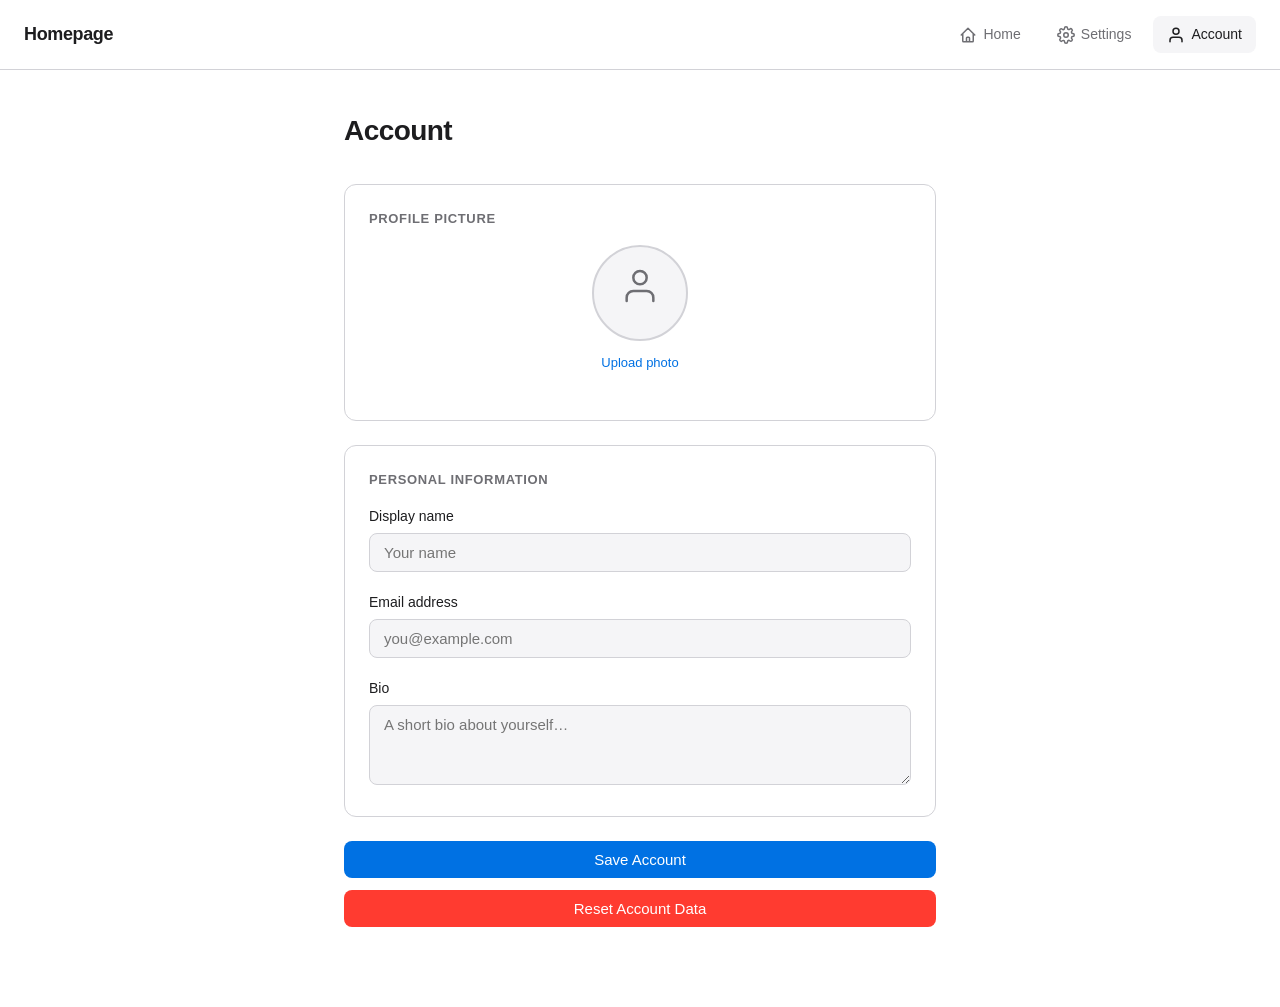
==== account.html @ 0e5a6356 "Add homepage with search bar, settings page, and account page - Homepage with time-based greeting, d" ====
<!DOCTYPE html>
<html lang="en">
<head>
  <meta charset="UTF-8" />
  <meta name="viewport" content="width=device-width, initial-scale=1.0" />
  <title>Account</title>
  <link rel="stylesheet" href="css/style.css" />
</head>
<body>

  <!-- Navigation -->
  <nav class="nav">
    <a href="index.html" class="nav-brand">Homepage</a>
    <div class="nav-links">
      <a href="index.html" class="nav-link" title="Home">
        <svg viewBox="0 0 24 24" fill="none" stroke="currentColor" stroke-width="2" stroke-linecap="round" stroke-linejoin="round"><path d="M3 12l2-2m0 0l7-7 7 7M5 10v10a1 1 0 001 1h3m10-11l2 2m-2-2v10a1 1 0 01-1 1h-3m-4 0a1 1 0 01-1-1v-4a1 1 0 011-1h2a1 1 0 011 1v4a1 1 0 01-1 1h-2z"/></svg>
        <span>Home</span>
      </a>
      <a href="settings.html" class="nav-link" title="Settings">
        <svg viewBox="0 0 24 24" fill="none" stroke="currentColor" stroke-width="2" stroke-linecap="round" stroke-linejoin="round"><circle cx="12" cy="12" r="3"/><path d="M19.4 15a1.65 1.65 0 00.33 1.82l.06.06a2 2 0 01-2.83 2.83l-.06-.06a1.65 1.65 0 00-1.82-.33 1.65 1.65 0 00-1 1.51V21a2 2 0 01-4 0v-.09a1.65 1.65 0 00-1.08-1.51 1.65 1.65 0 00-1.82.33l-.06.06a2 2 0 01-2.83-2.83l.06-.06a1.65 1.65 0 00.33-1.82 1.65 1.65 0 00-1.51-1H3a2 2 0 010-4h.09a1.65 1.65 0 001.51-1.08 1.65 1.65 0 00-.33-1.82l-.06-.06a2 2 0 012.83-2.83l.06.06a1.65 1.65 0 001.82.33H9a1.65 1.65 0 001-1.51V3a2 2 0 014 0v.09a1.65 1.65 0 001.08 1.51 1.65 1.65 0 001.82-.33l.06-.06a2 2 0 012.83 2.83l-.06.06a1.65 1.65 0 00-.33 1.82V9a1.65 1.65 0 001.51 1H21a2 2 0 010 4h-.09a1.65 1.65 0 00-1.51 1.08z"/></svg>
        <span>Settings</span>
      </a>
      <a href="account.html" class="nav-link" title="Account">
        <svg viewBox="0 0 24 24" fill="none" stroke="currentColor" stroke-width="2" stroke-linecap="round" stroke-linejoin="round"><path d="M20 21v-2a4 4 0 00-4-4H8a4 4 0 00-4 4v2"/><circle cx="12" cy="7" r="4"/></svg>
        <span>Account</span>
      </a>
    </div>
  </nav>

  <!-- Account Content -->
  <main class="page">
    <h1 class="page-title">Account</h1>

    <!-- Profile Picture -->
    <div class="card">
      <h2 class="card-title">Profile Picture</h2>
      <div class="avatar-section">
        <div class="avatar">
          <img id="avatar-img" src="" alt="Profile picture" style="display:none" />
          <span id="avatar-placeholder" class="avatar-placeholder">
            <svg width="40" height="40" viewBox="0 0 24 24" fill="none" stroke="currentColor" stroke-width="1.5" stroke-linecap="round" stroke-linejoin="round"><path d="M20 21v-2a4 4 0 00-4-4H8a4 4 0 00-4 4v2"/><circle cx="12" cy="7" r="4"/></svg>
          </span>
        </div>
        <input type="file" id="avatar-input" accept="image/*" hidden />
        <span id="avatar-upload-btn" class="avatar-upload-btn">Upload photo</span>
      </div>
    </div>

    <!-- Personal Info -->
    <div class="card">
      <h2 class="card-title">Personal Information</h2>
      <div class="form-group">
        <label class="form-label" for="display-name">Display name</label>
        <input id="display-name" class="form-input" type="text" placeholder="Your name" />
      </div>
      <div class="form-group">
        <label class="form-label" for="email">Email address</label>
        <input id="email" class="form-input" type="email" placeholder="you@example.com" />
      </div>
      <div class="form-group">
        <label class="form-label" for="bio">Bio</label>
        <textarea id="bio" class="form-textarea" placeholder="A short bio about yourself…"></textarea>
      </div>
    </div>

    <button id="save-account" class="btn btn-primary btn-block" style="margin-bottom: 12px;">Save Account</button>
    <button id="reset-account" class="btn btn-danger btn-block">Reset Account Data</button>
  </main>

  <script src="js/app.js"></script>
</body>
</html>
---- css/style.css ----
/* ===== Reset & Base ===== */
*,
*::before,
*::after {
  margin: 0;
  padding: 0;
  box-sizing: border-box;
}

:root {
  --bg: #ffffff;
  --bg-secondary: #f5f5f7;
  --text: #1d1d1f;
  --text-secondary: #6e6e73;
  --accent: #0071e3;
  --accent-hover: #0077ed;
  --border: #d2d2d7;
  --card-bg: #ffffff;
  --input-bg: #f5f5f7;
  --shadow: 0 1px 3px rgba(0, 0, 0, 0.08);
  --shadow-lg: 0 4px 16px rgba(0, 0, 0, 0.1);
  --radius: 12px;
  --radius-sm: 8px;
  --transition: 0.2s ease;
  --font: -apple-system, BlinkMacSystemFont, "Segoe UI", Roboto, Helvetica, Arial, sans-serif;
}

[data-theme="dark"] {
  --bg: #1c1c1e;
  --bg-secondary: #2c2c2e;
  --text: #f5f5f7;
  --text-secondary: #98989d;
  --accent: #0a84ff;
  --accent-hover: #409cff;
  --border: #38383a;
  --card-bg: #2c2c2e;
  --input-bg: #3a3a3c;
  --shadow: 0 1px 3px rgba(0, 0, 0, 0.3);
  --shadow-lg: 0 4px 16px rgba(0, 0, 0, 0.4);
}

html {
  font-size: 16px;
}

body {
  font-family: var(--font);
  background: var(--bg);
  color: var(--text);
  line-height: 1.5;
  min-height: 100vh;
  transition: background var(--transition), color var(--transition);
}

a {
  color: var(--accent);
  text-decoration: none;
  transition: color var(--transition);
}

a:hover {
  color: var(--accent-hover);
}

/* ===== Navigation ===== */
.nav {
  display: flex;
  align-items: center;
  justify-content: space-between;
  padding: 16px 24px;
  background: var(--bg);
  border-bottom: 1px solid var(--border);
  position: sticky;
  top: 0;
  z-index: 100;
  transition: background var(--transition), border-color var(--transition);
}

.nav-brand {
  font-size: 1.125rem;
  font-weight: 600;
  color: var(--text);
  letter-spacing: -0.02em;
}

.nav-links {
  display: flex;
  align-items: center;
  gap: 8px;
}

.nav-link {
  display: flex;
  align-items: center;
  gap: 6px;
  padding: 8px 14px;
  border-radius: var(--radius-sm);
  font-size: 0.875rem;
  font-weight: 500;
  color: var(--text-secondary);
  transition: background var(--transition), color var(--transition);
}

.nav-link:hover,
.nav-link.active {
  background: var(--bg-secondary);
  color: var(--text);
}

.nav-link svg {
  width: 18px;
  height: 18px;
  flex-shrink: 0;
}

/* ===== Homepage ===== */
.home-container {
  display: flex;
  flex-direction: column;
  align-items: center;
  justify-content: center;
  min-height: calc(100vh - 61px);
  padding: 24px;
}

.home-greeting {
  font-size: 2.5rem;
  font-weight: 700;
  letter-spacing: -0.03em;
  margin-bottom: 8px;
  text-align: center;
}

.home-date {
  font-size: 1rem;
  color: var(--text-secondary);
  margin-bottom: 40px;
  text-align: center;
}

.search-wrapper {
  width: 100%;
  max-width: 600px;
  position: relative;
}

.search-input {
  width: 100%;
  padding: 14px 20px 14px 48px;
  font-size: 1rem;
  font-family: var(--font);
  background: var(--input-bg);
  color: var(--text);
  border: 1px solid var(--border);
  border-radius: 999px;
  outline: none;
  transition: border-color var(--transition), box-shadow var(--transition), background var(--transition);
}

.search-input::placeholder {
  color: var(--text-secondary);
}

.search-input:focus {
  border-color: var(--accent);
  box-shadow: 0 0 0 3px rgba(0, 113, 227, 0.15);
}

.search-icon {
  position: absolute;
  left: 18px;
  top: 50%;
  transform: translateY(-50%);
  width: 18px;
  height: 18px;
  color: var(--text-secondary);
  pointer-events: none;
}

.search-engine-label {
  display: block;
  text-align: center;
  margin-top: 12px;
  font-size: 0.8125rem;
  color: var(--text-secondary);
}

/* ===== Page Layout ===== */
.page {
  max-width: 640px;
  margin: 0 auto;
  padding: 40px 24px 80px;
}

.page-title {
  font-size: 1.75rem;
  font-weight: 700;
  letter-spacing: -0.02em;
  margin-bottom: 32px;
}

/* ===== Card / Section ===== */
.card {
  background: var(--card-bg);
  border: 1px solid var(--border);
  border-radius: var(--radius);
  padding: 24px;
  margin-bottom: 24px;
  transition: background var(--transition), border-color var(--transition);
}

.card-title {
  font-size: 0.8125rem;
  font-weight: 600;
  text-transform: uppercase;
  letter-spacing: 0.05em;
  color: var(--text-secondary);
  margin-bottom: 16px;
}

/* ===== Form Elements ===== */
.form-group {
  margin-bottom: 20px;
}

.form-group:last-child {
  margin-bottom: 0;
}

.form-label {
  display: block;
  font-size: 0.875rem;
  font-weight: 500;
  margin-bottom: 6px;
  color: var(--text);
}

.form-input,
.form-select,
.form-textarea {
  width: 100%;
  padding: 10px 14px;
  font-size: 0.9375rem;
  font-family: var(--font);
  background: var(--input-bg);
  color: var(--text);
  border: 1px solid var(--border);
  border-radius: var(--radius-sm);
  outline: none;
  transition: border-color var(--transition), box-shadow var(--transition), background var(--transition);
}

.form-input:focus,
.form-select:focus,
.form-textarea:focus {
  border-color: var(--accent);
  box-shadow: 0 0 0 3px rgba(0, 113, 227, 0.15);
}

.form-select {
  appearance: none;
  background-image: url("data:image/svg+xml,%3Csvg xmlns='http://www.w3.org/2000/svg' width='12' height='12' fill='%236e6e73' viewBox='0 0 24 24'%3E%3Cpath d='M7 10l5 5 5-5z'/%3E%3C/svg%3E");
  background-repeat: no-repeat;
  background-position: right 14px center;
  padding-right: 36px;
  cursor: pointer;
}

.form-textarea {
  resize: vertical;
  min-height: 80px;
}

.form-hint {
  font-size: 0.8125rem;
  color: var(--text-secondary);
  margin-top: 4px;
}

/* ===== Toggle Switch ===== */
.toggle-row {
  display: flex;
  align-items: center;
  justify-content: space-between;
  padding: 8px 0;
}

.toggle-row + .toggle-row {
  border-top: 1px solid var(--border);
  margin-top: 8px;
  padding-top: 16px;
}

.toggle-label-text {
  font-size: 0.9375rem;
  font-weight: 500;
}

.toggle-desc {
  font-size: 0.8125rem;
  color: var(--text-secondary);
  margin-top: 2px;
}

.toggle {
  position: relative;
  width: 48px;
  height: 28px;
  flex-shrink: 0;
}

.toggle input {
  opacity: 0;
  width: 0;
  height: 0;
}

.toggle-slider {
  position: absolute;
  inset: 0;
  background: var(--border);
  border-radius: 999px;
  cursor: pointer;
  transition: background var(--transition);
}

.toggle-slider::before {
  content: "";
  position: absolute;
  left: 3px;
  top: 3px;
  width: 22px;
  height: 22px;
  background: #fff;
  border-radius: 50%;
  transition: transform var(--transition);
  box-shadow: 0 1px 3px rgba(0, 0, 0, 0.15);
}

.toggle input:checked + .toggle-slider {
  background: var(--accent);
}

.toggle input:checked + .toggle-slider::before {
  transform: translateX(20px);
}

/* ===== Buttons ===== */
.btn {
  display: inline-flex;
  align-items: center;
  justify-content: center;
  gap: 6px;
  padding: 10px 20px;
  font-size: 0.9375rem;
  font-weight: 500;
  font-family: var(--font);
  border: none;
  border-radius: var(--radius-sm);
  cursor: pointer;
  transition: background var(--transition), color var(--transition), box-shadow var(--transition);
}

.btn-primary {
  background: var(--accent);
  color: #fff;
}

.btn-primary:hover {
  background: var(--accent-hover);
}

.btn-secondary {
  background: var(--bg-secondary);
  color: var(--text);
  border: 1px solid var(--border);
}

.btn-secondary:hover {
  background: var(--border);
}

.btn-danger {
  background: #ff3b30;
  color: #fff;
}

.btn-danger:hover {
  background: #ff453a;
}

.btn-block {
  width: 100%;
}

/* ===== Avatar ===== */
.avatar-section {
  display: flex;
  flex-direction: column;
  align-items: center;
  margin-bottom: 24px;
}

.avatar {
  width: 96px;
  height: 96px;
  border-radius: 50%;
  background: var(--bg-secondary);
  border: 2px solid var(--border);
  display: flex;
  align-items: center;
  justify-content: center;
  overflow: hidden;
  margin-bottom: 12px;
  transition: border-color var(--transition);
}

.avatar img {
  width: 100%;
  height: 100%;
  object-fit: cover;
}

.avatar-placeholder {
  font-size: 2rem;
  color: var(--text-secondary);
}

.avatar-upload-btn {
  font-size: 0.8125rem;
  color: var(--accent);
  cursor: pointer;
  font-weight: 500;
}

.avatar-upload-btn:hover {
  color: var(--accent-hover);
}

/* ===== Toast ===== */
.toast {
  position: fixed;
  bottom: 24px;
  left: 50%;
  transform: translateX(-50%) translateY(100px);
  background: var(--text);
  color: var(--bg);
  padding: 12px 24px;
  border-radius: var(--radius-sm);
  font-size: 0.875rem;
  font-weight: 500;
  box-shadow: var(--shadow-lg);
  opacity: 0;
  transition: transform 0.3s ease, opacity 0.3s ease;
  z-index: 1000;
  pointer-events: none;
}

.toast.show {
  transform: translateX(-50%) translateY(0);
  opacity: 1;
}

/* ===== Color Swatches ===== */
.color-options {
  display: flex;
  gap: 10px;
  flex-wrap: wrap;
}

.color-swatch {
  width: 36px;
  height: 36px;
  border-radius: 50%;
  border: 2px solid transparent;
  cursor: pointer;
  transition: border-color var(--transition), transform var(--transition);
}

.color-swatch:hover {
  transform: scale(1.1);
}

.color-swatch.active {
  border-color: var(--text);
  box-shadow: 0 0 0 2px var(--bg), 0 0 0 4px var(--text);
}

/* ===== Responsive ===== */
@media (max-width: 600px) {
  .home-greeting {
    font-size: 1.75rem;
  }

  .page {
    padding: 24px 16px 60px;
  }

  .nav {
    padding: 12px 16px;
  }

  .nav-link span {
    display: none;
  }
}
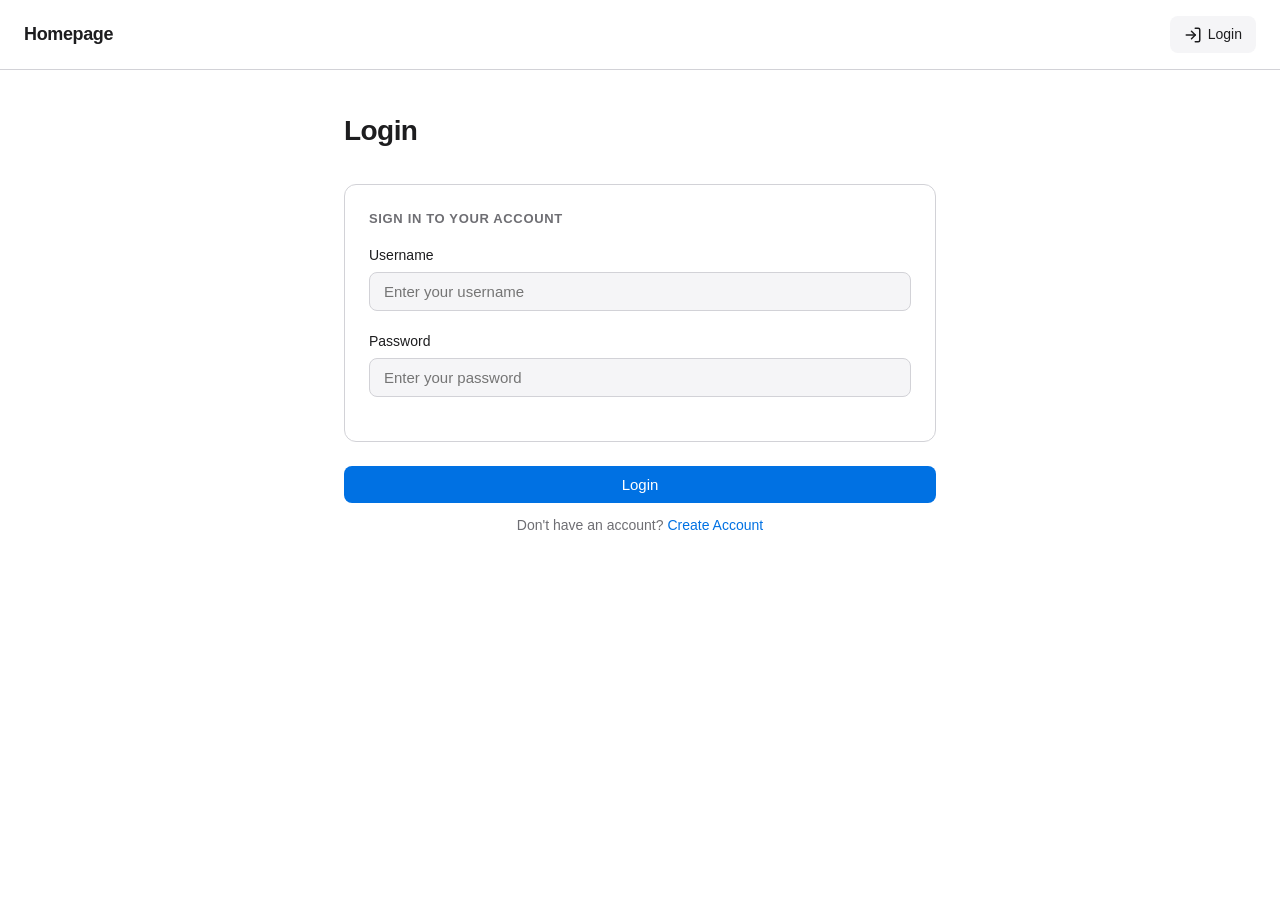
==== commit bd458de8: "Add login page, per-user account data, and user info on homepage Co-authored-by: KINGANGELETTI <2601" ====
--- a/account.html
+++ b/account.html
@@ -24,10 +24,16 @@
         <svg viewBox="0 0 24 24" fill="none" stroke="currentColor" stroke-width="2" stroke-linecap="round" stroke-linejoin="round"><path d="M20 21v-2a4 4 0 00-4-4H8a4 4 0 00-4 4v2"/><circle cx="12" cy="7" r="4"/></svg>
         <span>Account</span>
       </a>
+      <a href="#" id="nav-logout" class="nav-link" title="Logout" style="display:none;">
+        <svg viewBox="0 0 24 24" fill="none" stroke="currentColor" stroke-width="2" stroke-linecap="round" stroke-linejoin="round"><path d="M9 21H5a2 2 0 01-2-2V5a2 2 0 012-2h4"/><polyline points="16 17 21 12 16 7"/><line x1="21" y1="12" x2="9" y2="12"/></svg>
+        <span>Logout</span>
+      </a>
+      <a href="login.html" id="nav-login" class="nav-link" title="Login" style="display:none;">
+        <svg viewBox="0 0 24 24" fill="none" stroke="currentColor" stroke-width="2" stroke-linecap="round" stroke-linejoin="round"><path d="M15 3h4a2 2 0 012 2v14a2 2 0 01-2 2h-4"/><polyline points="10 17 15 12 10 7"/><line x1="15" y1="12" x2="3" y2="12"/></svg>
+        <span>Login</span>
+      </a>
     </div>
   </nav>
-
-  <!-- Account Content -->
   <main class="page">
     <h1 class="page-title">Account</h1>
 
--- a/css/style.css
+++ b/css/style.css
@@ -504,3 +504,53 @@
     display: none;
   }
 }
+
+/* ===== Auth Page ===== */
+.auth-toggle-text {
+  text-align: center;
+  font-size: 0.875rem;
+  color: var(--text-secondary);
+}
+
+.auth-toggle-link {
+  font-weight: 500;
+  cursor: pointer;
+}
+
+/* ===== User Info (Homepage) ===== */
+.user-info {
+  display: flex;
+  align-items: center;
+  gap: 12px;
+  margin-bottom: 24px;
+  padding: 12px 20px;
+  background: var(--card-bg);
+  border: 1px solid var(--border);
+  border-radius: var(--radius);
+  transition: background var(--transition), border-color var(--transition);
+}
+
+.user-info-avatar {
+  width: 40px;
+  height: 40px;
+  border-radius: 50%;
+  background: var(--bg-secondary);
+  border: 1px solid var(--border);
+  display: flex;
+  align-items: center;
+  justify-content: center;
+  overflow: hidden;
+  flex-shrink: 0;
+}
+
+.user-info-avatar img {
+  width: 100%;
+  height: 100%;
+  object-fit: cover;
+}
+
+.user-info-name {
+  font-size: 0.9375rem;
+  font-weight: 500;
+  color: var(--text);
+}
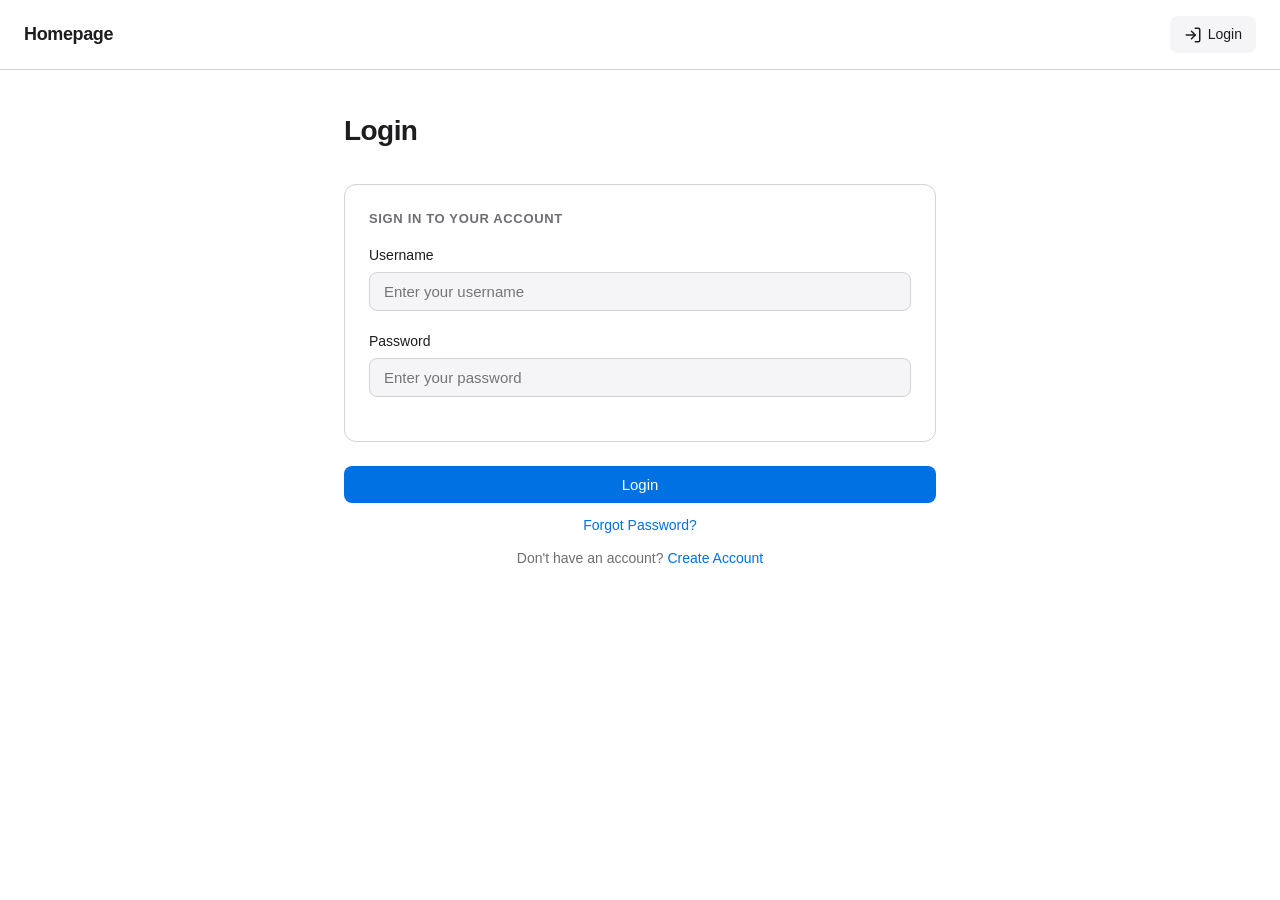
==== commit 66022cd8: "Combine settings and account into single page with per-user settings and recovery key management Co-" ====
--- a/account.html
+++ b/account.html
@@ -4,75 +4,7 @@
   <meta charset="UTF-8" />
   <meta name="viewport" content="width=device-width, initial-scale=1.0" />
   <title>Account</title>
-  <link rel="stylesheet" href="css/style.css" />
+  <script>window.location.href = "settings.html";</script>
 </head>
-<body>
-
-  <!-- Navigation -->
-  <nav class="nav">
-    <a href="index.html" class="nav-brand">Homepage</a>
-    <div class="nav-links">
-      <a href="index.html" class="nav-link" title="Home">
-        <svg viewBox="0 0 24 24" fill="none" stroke="currentColor" stroke-width="2" stroke-linecap="round" stroke-linejoin="round"><path d="M3 12l2-2m0 0l7-7 7 7M5 10v10a1 1 0 001 1h3m10-11l2 2m-2-2v10a1 1 0 01-1 1h-3m-4 0a1 1 0 01-1-1v-4a1 1 0 011-1h2a1 1 0 011 1v4a1 1 0 01-1 1h-2z"/></svg>
-        <span>Home</span>
-      </a>
-      <a href="settings.html" class="nav-link" title="Settings">
-        <svg viewBox="0 0 24 24" fill="none" stroke="currentColor" stroke-width="2" stroke-linecap="round" stroke-linejoin="round"><circle cx="12" cy="12" r="3"/><path d="M19.4 15a1.65 1.65 0 00.33 1.82l.06.06a2 2 0 01-2.83 2.83l-.06-.06a1.65 1.65 0 00-1.82-.33 1.65 1.65 0 00-1 1.51V21a2 2 0 01-4 0v-.09a1.65 1.65 0 00-1.08-1.51 1.65 1.65 0 00-1.82.33l-.06.06a2 2 0 01-2.83-2.83l.06-.06a1.65 1.65 0 00.33-1.82 1.65 1.65 0 00-1.51-1H3a2 2 0 010-4h.09a1.65 1.65 0 001.51-1.08 1.65 1.65 0 00-.33-1.82l-.06-.06a2 2 0 012.83-2.83l.06.06a1.65 1.65 0 001.82.33H9a1.65 1.65 0 001-1.51V3a2 2 0 014 0v.09a1.65 1.65 0 001.08 1.51 1.65 1.65 0 001.82-.33l.06-.06a2 2 0 012.83 2.83l-.06.06a1.65 1.65 0 00-.33 1.82V9a1.65 1.65 0 001.51 1H21a2 2 0 010 4h-.09a1.65 1.65 0 00-1.51 1.08z"/></svg>
-        <span>Settings</span>
-      </a>
-      <a href="account.html" class="nav-link" title="Account">
-        <svg viewBox="0 0 24 24" fill="none" stroke="currentColor" stroke-width="2" stroke-linecap="round" stroke-linejoin="round"><path d="M20 21v-2a4 4 0 00-4-4H8a4 4 0 00-4 4v2"/><circle cx="12" cy="7" r="4"/></svg>
-        <span>Account</span>
-      </a>
-      <a href="#" id="nav-logout" class="nav-link" title="Logout" style="display:none;">
-        <svg viewBox="0 0 24 24" fill="none" stroke="currentColor" stroke-width="2" stroke-linecap="round" stroke-linejoin="round"><path d="M9 21H5a2 2 0 01-2-2V5a2 2 0 012-2h4"/><polyline points="16 17 21 12 16 7"/><line x1="21" y1="12" x2="9" y2="12"/></svg>
-        <span>Logout</span>
-      </a>
-      <a href="login.html" id="nav-login" class="nav-link" title="Login" style="display:none;">
-        <svg viewBox="0 0 24 24" fill="none" stroke="currentColor" stroke-width="2" stroke-linecap="round" stroke-linejoin="round"><path d="M15 3h4a2 2 0 012 2v14a2 2 0 01-2 2h-4"/><polyline points="10 17 15 12 10 7"/><line x1="15" y1="12" x2="3" y2="12"/></svg>
-        <span>Login</span>
-      </a>
-    </div>
-  </nav>
-  <main class="page">
-    <h1 class="page-title">Account</h1>
-
-    <!-- Profile Picture -->
-    <div class="card">
-      <h2 class="card-title">Profile Picture</h2>
-      <div class="avatar-section">
-        <div class="avatar">
-          <img id="avatar-img" src="" alt="Profile picture" style="display:none" />
-          <span id="avatar-placeholder" class="avatar-placeholder">
-            <svg width="40" height="40" viewBox="0 0 24 24" fill="none" stroke="currentColor" stroke-width="1.5" stroke-linecap="round" stroke-linejoin="round"><path d="M20 21v-2a4 4 0 00-4-4H8a4 4 0 00-4 4v2"/><circle cx="12" cy="7" r="4"/></svg>
-          </span>
-        </div>
-        <input type="file" id="avatar-input" accept="image/*" hidden />
-        <span id="avatar-upload-btn" class="avatar-upload-btn">Upload photo</span>
-      </div>
-    </div>
-
-    <!-- Personal Info -->
-    <div class="card">
-      <h2 class="card-title">Personal Information</h2>
-      <div class="form-group">
-        <label class="form-label" for="display-name">Display name</label>
-        <input id="display-name" class="form-input" type="text" placeholder="Your name" />
-      </div>
-      <div class="form-group">
-        <label class="form-label" for="email">Email address</label>
-        <input id="email" class="form-input" type="email" placeholder="you@example.com" />
-      </div>
-      <div class="form-group">
-        <label class="form-label" for="bio">Bio</label>
-        <textarea id="bio" class="form-textarea" placeholder="A short bio about yourself…"></textarea>
-      </div>
-    </div>
-
-    <button id="save-account" class="btn btn-primary btn-block" style="margin-bottom: 12px;">Save Account</button>
-    <button id="reset-account" class="btn btn-danger btn-block">Reset Account Data</button>
-  </main>
-
-  <script src="js/app.js"></script>
-</body>
+<body></body>
 </html>
